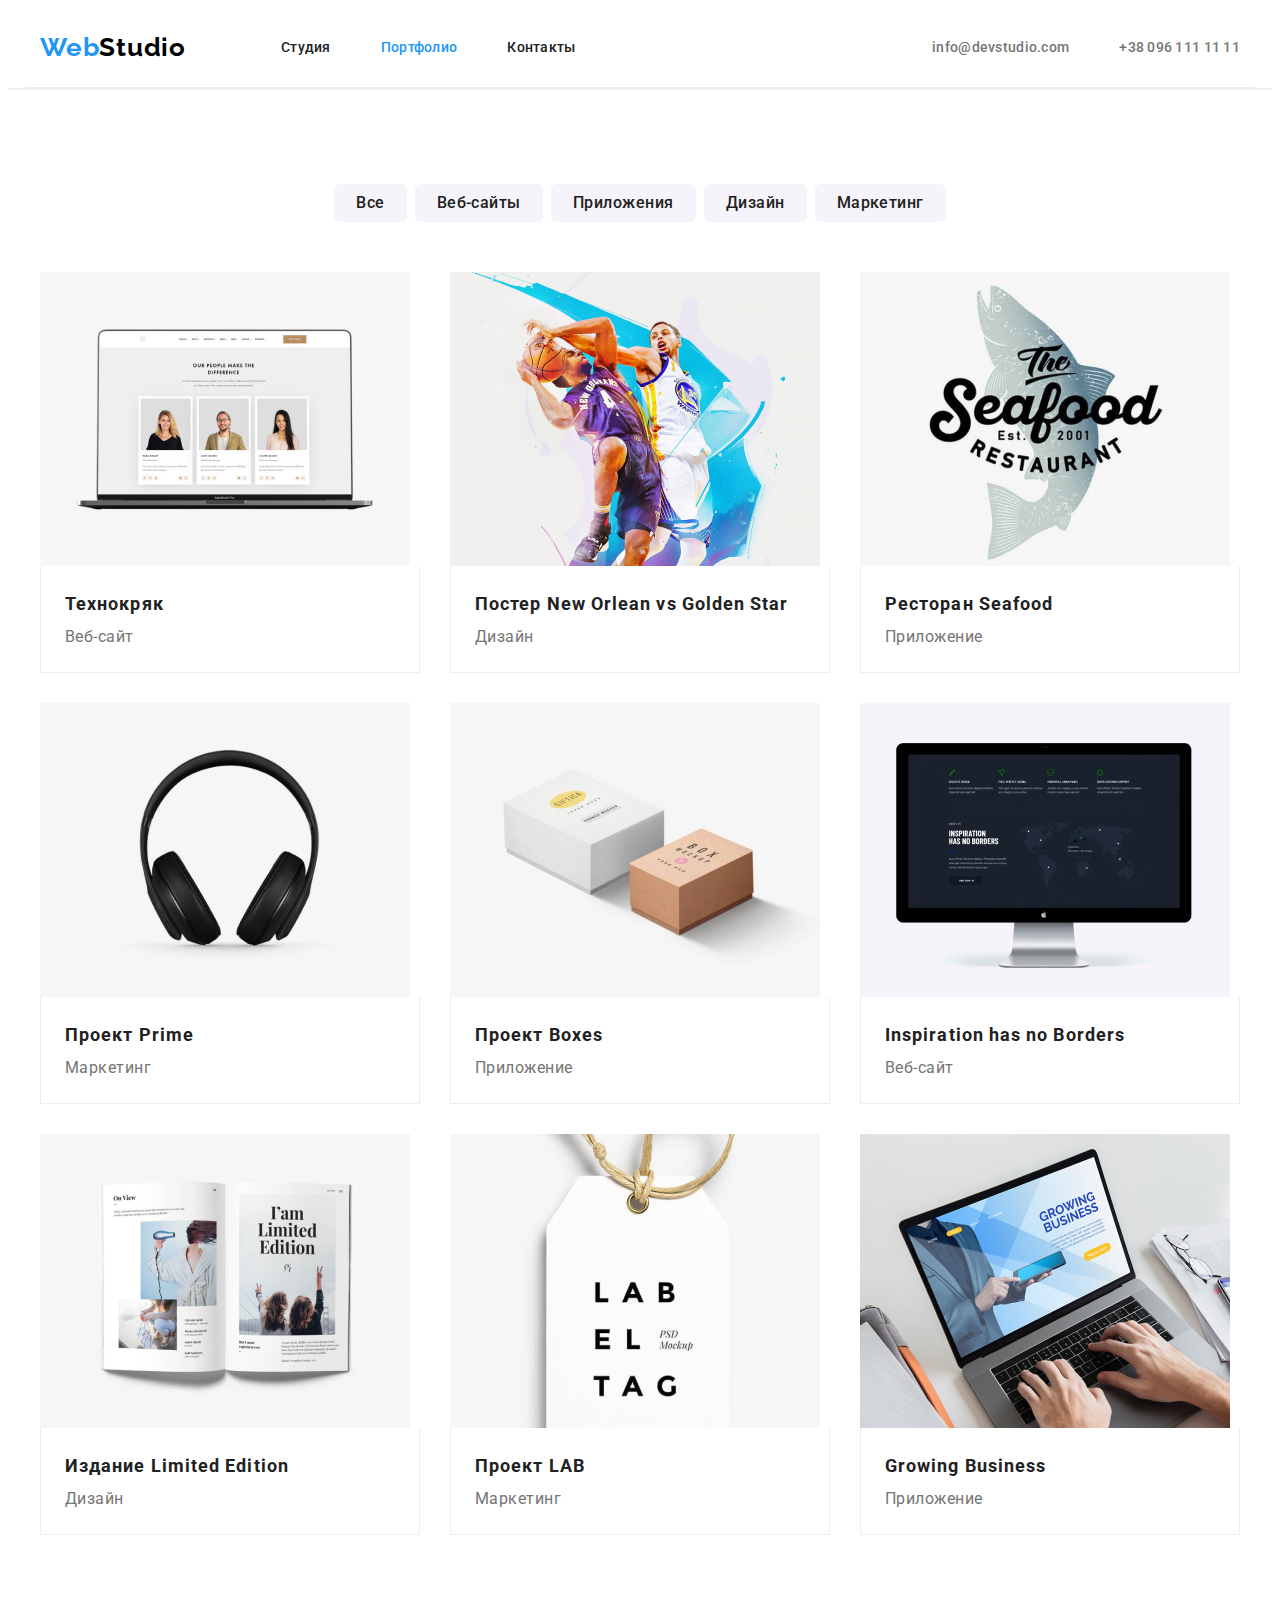
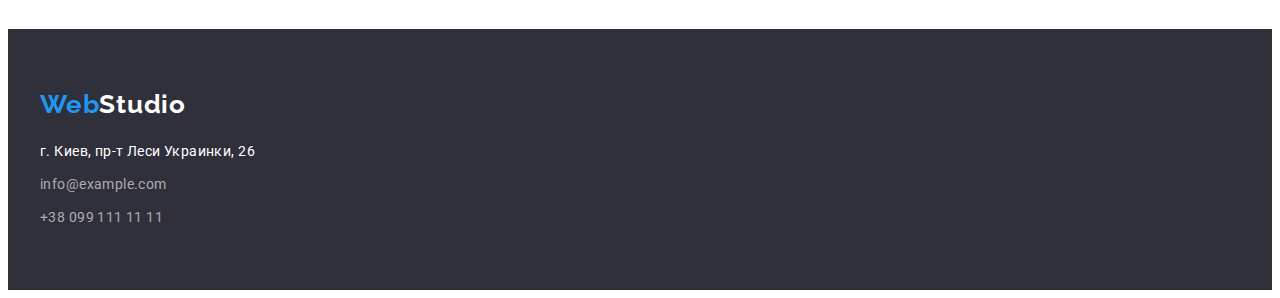
==== portfolio.html @ 14af2e65 "Копирует файлы с дз№3" ====
<!DOCTYPE html>
<html lang="ru">
<head>
    <meta charset="UTF-8">
    <meta name="viewport" content="width=device-width, initial-scale=1.0">
    <link rel="stylesheet" href="https://cdnjs.cloudflare.com/ajax/libs/modern-normalize/1.0.0/modern-normalize.min.css" integrity="sha512-ISS7cAi1PEhQ8jnbJpJZMd29NlhNj4AWYyLOSp2CE/CsHxTCu+r+t0D2yoJudVrd0/8fTVPUVDzY5Tvli75u/g==" crossorigin="anonymous" />
    <link rel="stylesheet" href="./css/styles.css">
    <link rel="preconnect" href="https://fonts.gstatic.com">
    <link href="https://fonts.googleapis.com/css2?family=Raleway:wght@700&family=Roboto:ital,wght@0,400;0,500;0,700;1,900&display=swap" rel="stylesheet">
    <title lang="en">Portfolio</title>
</head>
<body>
    <!-- Шапка сайта -->
        <header class="header">
           <div class="header container">
            <nav class="navigation"> 
                <a href="./index.html" aria-label="логотип сайта" class="logo-link"><span lang="en" class="logo-text">Web</span><span lang="en" class="">Studio</span></a>
                <ul class="nav-list">
                    <li class="nav-list-item"><a href="./index.html" class="nav-link"><span>Студия</span></a></li>
                    <li class="nav-list-item"><a href="./portfolio.html" class="nav-link"><span class="current">Портфолио</span></a></li>
                    <li class="nav-list-item"><a href="" class="nav-link"><span>Контакты</span></a></li>
                 </ul>                            
        </nav>
        <ul class="nav-list adress">  
            <li class="nav-list-item"><a href="mailto:info@devstudio.com" lang="en" class="nav-tel"><span>info@devstudio.com</span></a></li>
            <li class="nav-list-item"><a href="tel:+380961111111" class="nav-tel"><span class="telephone">+38 096 111 11 11</span></a></li>
        </ul>
           </div>
        </header>  
    <!-- Главная секция -->
   <main>
    <section class="portfolio">
        <div class="portfolio container">
            
        <ul class="buttons-list">
            <li class="buttons-list-item"><button type="button" class="list-button">Все</button></li>
            <li class="buttons-list-item"><button type="button" class="list-button">Веб-сайты</button></li>
            <li class="buttons-list-item"><button type="button" class="list-button">Приложения</button></li>
            <li class="buttons-list-item"><button type="button" class="list-button">Дизайн</button></li>
            <li class="buttons-list-item"><button type="button" class="list-button">Маркетинг</button></li>
        </ul>
        <ul class="portfolio-cardlist">
            <li class="portfolio-card">
                <a href=""><img src="./images/portfoliocards/portfoliocard1.jpg" alt="Пример работы" width="370"> 
                   <div class="portfolio-card-text">
                    <h3 class="portfolio-card-title">
                        Технокряк
                    </h3>
                    <p class="portfolio-card-category">Веб-сайт</p>
                   </div>
                </a>
        </li>
            <li class="portfolio-card">
                <a href=""><img src="./images/portfoliocards/portfoliocard2.jpg" alt="Пример работы" width="370"> 
                   <div class="portfolio-card-text">
                    <h3 class="portfolio-card-title">
                        Постер <span lang="en">New Orlean vs Golden Star</span> 
                    </h3>
                    <p class="portfolio-card-category">Дизайн</p>
                   </div>
                </a>
        </li>
            <li class="portfolio-card">
               <a href="">
                <img src="./images/portfoliocards/portfoliocard3.jpg" alt="Пример работы" width="370"> 
                <div class="portfolio-card-text">
                    <h3 class="portfolio-card-title">
                        Ресторан <span lang="en">Seafood</span>
                    </h3>
                    <p class="portfolio-card-category">Приложение</p>
                </div>
               </a>
        </li>
            <li class="portfolio-card">
               <a href="">
                <img src="./images/portfoliocards/portfoliocard4.jpg" alt="Пример работы" width="370"> 
               <div class="portfolio-card-text">
                <h3 class="portfolio-card-title">
                    Проект <span lang="en">Prime</span>
                </h3>
                <p class="portfolio-card-category">Маркетинг</p>
               </div>
               </a>
        </li>
            <li class="portfolio-card">
               <a href="">
                <img src="./images/portfoliocards/portfoliocard5.jpg" alt="Пример работы" width="370"> 
               <div class="portfolio-card-text">
                <h3 class="portfolio-card-title">
                    Проект <span lang="en">Boxes</span>
                </h3>
                <p class="portfolio-card-category">Приложение</p>
               </div>
               </a>
        </li>
            <li class="portfolio-card">
               <a href="">
                <img src="./images/portfoliocards/portfoliocard6.jpg" alt="Пример работы" width="370"> 
               <div class="portfolio-card-text">
                <h3 class="portfolio-card-title">
                    <span lang="en">Inspiration has no Borders</span>
                </h3>
                <p class="portfolio-card-category">Веб-сайт</p>
               </div>
               </a>
        </li>
            <li class="portfolio-card">
                <a href="">
                    <img src="./images/portfoliocards/portfoliocard7.jpg" alt="Пример работы" width="370"> 
           <div class="portfolio-card-text">
            <h3 class="portfolio-card-title">
                Издание <span lang="en">Limited Edition</span>
            </h3>
            <p class="portfolio-card-category">Дизайн</p>
           </div>
                </a>
        </li>
            <li class="portfolio-card">
                <a href="">
                    <img src="./images/portfoliocards/portfoliocard8.jpg" alt="Пример работы" width="370"> 
            <div class="portfolio-card-text">
                <h3 class="portfolio-card-title">
                    Проект <span lang="en">LAB</span>
                </h3>
                <p class="portfolio-card-category">Маркетинг</p>
            </div>
                </a>
        </li>
            <li class="portfolio-card">
               <a href="">
                <img src="./images/portfoliocards/portfoliocard9.jpg" alt="Пример работы" width="370"> 
                <div class="portfolio-card-text">
                    <h3 class="portfolio-card-title">
                        <span lang="en">Growing Business</span>
                    </h3>
                    <p class="portfolio-card-category">Приложение</p>
                </div>
               </a>
        </li>
        </ul>
        </div>
    </section>
   </main>
    <footer class="footer">
<div class="footer, container">
    <a href="./" aria-label="логотип сайта" class="logo-link"><span lang="en" class="logo-text">Web</span><span lang="en" class="text-dark-theme">Studio</span></a>
         <address>
<ul class="contacts-list">
    <li class="contacts-list-item"><a class="adress-link" href="https://goo.gl/maps/L1ehJg4MQSeb4s4E7" target="_blank" rel="noreferrer noopener">г. Киев, пр-т Леси Украинки, 26</a></li>
    <li class="contacts-list-item"><a class="mail-link" href="mailto:info@example.com">info@example.com</a></li>
    <li class="contacts-list-item"><a class="tel-link" href="tel:+380991111111">+38 099 111 11 11</a></li>
</ul>
</address>
</div>
    </footer>
</body>
</html>
---- css/styles.css ----
/*============================PROPETIES FOR ALL PAGES================*/

:root {
    --accent-color: #2196F3;
}
body{
    text-decoration-color: black;
}
h1,
h2,
h3,
h4,
h5,
h6{
    margin: 0;
}
p{margin: 0;}
a{text-decoration: none; color: black;}
ul,
ol{margin: 0;
    padding: 0;
    list-style: none;}
img{display: block;}

/*================================HEADER SECTION==================*/
.adress{margin-left: auto;}
.logo-link{
font-family: Raleway;
font-weight: bold;
font-size: 26px;
line-height: 1.192;
letter-spacing: 0.03em;
margin-right: 95px;
}
.container{
    max-width: 1200px;
    margin: 0 auto;
    padding-right: 15px;
    padding-left: 15px;
}

.header,
.navigation,
.nav-list
{display: flex;
align-items: center;
flex-basis: 1200px;}
.nav-list-item:not(:last-child){margin-right: 50px}
.header{height: 80px;
border-bottom: 2px solid #ECECEC;}
.nav-list.adress{
    flex-basis: content;
justify-content: flex-end;
}
.telephone{
    display: block;
    width: max-content;
    height: max-content;
}
.current,
.logo-text,
.nav-link:focus, 
.nav-link:hover,
.nav-tel:focus,
.nav-tel:hover
{
    color: var(--accent-color);
}

.nav-link {
font-family: Roboto;
font-weight: 500;
font-size: 14px;
line-height: 1.143;
letter-spacing: 0.02em;
color: #212121;
}

.nav-tel{
font-family: Roboto;
font-weight: 500;
font-size: 14px;
line-height: 1.143x;
letter-spacing: 0.02em;
color: #757575;
}
/*================================HEADER SECTION END==================*/


/*=============MAIN SECTION========*/
.hero{
    background-color: #2F303A;
    display: flex;
    flex-direction: column;
    padding-top: 200px;
    padding-bottom: 200px;
    align-content: center;
    align-items: center;
    max-height: 600px; 
    max-width: 1600px;
    margin: 0 auto;
}

.hero-title {
font-family: Roboto;
font-weight: 900;
font-size: 44px;
line-height: 1.364;
text-align: center;
letter-spacing: 0.06em;
text-transform: uppercase;
color: #FFFFFF;
max-width: 696px;
margin-bottom: 30px;  
}

.hero-button{
background-color: var(--accent-color) ;
font-family: Roboto;
font-style: normal;
font-weight: bold;
font-size: 16px;
line-height: 1.875;
align-items: center;
text-align: center;
letter-spacing: 0.06em;
color: #FFFFFF;
border: none;
border-radius: 6px;
padding-top: 10px;
padding-bottom: 10px;
padding-left: 32px;
padding-right: 32px;
min-width: 200px;
cursor: pointer;
}
/*=============END MAIN SECTION========*/

/*=============ADVANTEGES SECTION========*/
.advanteges.container{
    margin-top: 94px;
}
.advanteges-list{
    display: flex;
}
.advanteges.section-title{display: none;
}
.advanteges-list-item:not(:last-child){margin-right: 30px}
.advanteges-title{
font-family: Roboto;
font-weight: bold;
font-size: 14px;
line-height: 1.143;
letter-spacing: 0.03em;
text-transform: uppercase;
color: #212121;
margin-bottom: 10px;
}

.advanteges-text {
font-family: Roboto;
font-size: 14px;
line-height: 1.714;
letter-spacing: 0.03em;
color: #757575;
}
/*=============END ADVANTEGES SECTION========*/


/*=============WHATWEDO SECTION========*/
.whatwedo.container{
    margin-top: 94px;
    padding-bottom: 94px;
}
.section-title {
font-family: Roboto;
font-weight: bold;
font-size: 36px;
line-height: 1.667;
text-align: center;
letter-spacing: 0.03em;
color: #212121;
margin-bottom: 50px;
}
.whatwedo-list{
    display: flex;
    align-items: center;
    justify-content: center;
}
.whatwedo-list-item:not(:last-child){margin-right: 30px}
/*============= END WHATWEDO SECTION========*/

/*=============OURTEAM SECTION========*/
.ourteam-section
    {
background-color: #F5F4FA;
    padding-top: 94px;
    padding-bottom: 94px;
        };
.ourteam .container{
    display: flex; 
}
.ourteam-list{
    display: flex;
    align-items: center;
    justify-content: center;
}
.ourteam-list-item{
    display: block;
    background-color: #FFFFFF;
    border-bottom-left-radius: 6px;
    border-bottom-right-radius: 6px;
padding-bottom: 30px;}
     
.ourteam-list-item:not(:last-child){margin-right: 30px}

.ourteam-member-name{
font-family: Roboto;
font-weight: 500;
font-size: 16px;
line-height: 1.188;
text-align: center;
letter-spacing: 0.03em;
color: #212121;
margin-top: 30px;
margin-bottom: 10px;}

.ourteam-member-position {
font-family: Roboto;
font-weight: normal;
font-size: 16px;
line-height: 1.188;
text-align: center;
letter-spacing: 0.03em;
color: #757575;
}
/*============= END OURTEAM SECTION========*/

/*=============FOOTER========*/
.footer{
    background-color: #2F303A;
    padding-top: 60px;
    padding-bottom: 60px;
}
.footer.container{
    max-height: 252px;
}
.footer .contacts-list{
    margin-top: 20px;
   }

.contacts-list-item:not(:last-child){margin-bottom: 9px;}


.text-dark-theme{
    color: #FFFFFF;
}

.adress-link {
font-family: Roboto;
font-weight: normal;
font-style: normal;
font-size: 14px;
line-height: 1.714;
letter-spacing: 0.03em;
color: #FFFFFF;
}

.mail-link{
font-family: Roboto;
font-weight: normal;
font-style: normal;
font-size: 14px;
line-height: 1.714;
letter-spacing: 0.03em;
color: rgba(255, 255, 255, 0.6);
}

.tel-link{
font-family: Roboto;
font-weight: normal;
font-style: normal;
font-size: 14px;
line-height: 1.714;
letter-spacing: 0.03em;
color: rgba(255, 255, 255, 0.6);
}

/*============= END FOOTER========*/

/*=======================================PORTFOLIO==========================*/
.portfolio.container{
    margin-top: 94px;
    margin-bottom: 94px
}
.buttons-list{
    display: flex; 
    align-items: center;
    justify-content: center;
    margin-bottom: 50px;
    
}
.buttons-list-item:not(:last-child){margin-right: 8px}
.portfolio-cardlist{
    display: flex;
    flex-wrap: wrap;
    margin-left: -30px;
    margin-top: -30px;
}
.portfolio-card{
    margin-left: 30px;
    margin-top: 30px;
    flex-basis: calc(100% / 3 - 30px);
}
.portfolio-card-text{
    display: block;
    padding-top: 20px;
    padding-bottom: 20px;
    padding-right: 24px;
    padding-left: 24px;
    border-left: 1px solid #EEEEEE;
    border-right: 1px solid #EEEEEE;
    border-bottom: 1px solid #EEEEEE;
}

.list-button{  
background: #F5F4FA;
font-family: Roboto;
font-style: normal;
font-weight: 500;
font-size: 16px;
line-height: 1.625;
text-align: center;
letter-spacing: 0.03em;
color: #212121;
border: none;
padding-left: 22px;
padding-right: 22px;
padding-top: 6px;
padding-bottom: 6px;
border-radius: 6px;
}
.list-button:hover,
.list-button:focus
{
    background:var(--accent-color);
    color: white;
    cursor: pointer;
}

.portfolio-card-title {
font-family: Roboto;
font-style: normal;
font-weight: bold;
font-size: 18px;
line-height: 2;
letter-spacing: 0.06em;
color: #212121;
}

.portfolio-card-category{
font-family: Roboto;
font-style: normal;
font-weight: normal;
font-size: 16px;
line-height: 1.875;
letter-spacing: 0.03em;
color: #757575;

}
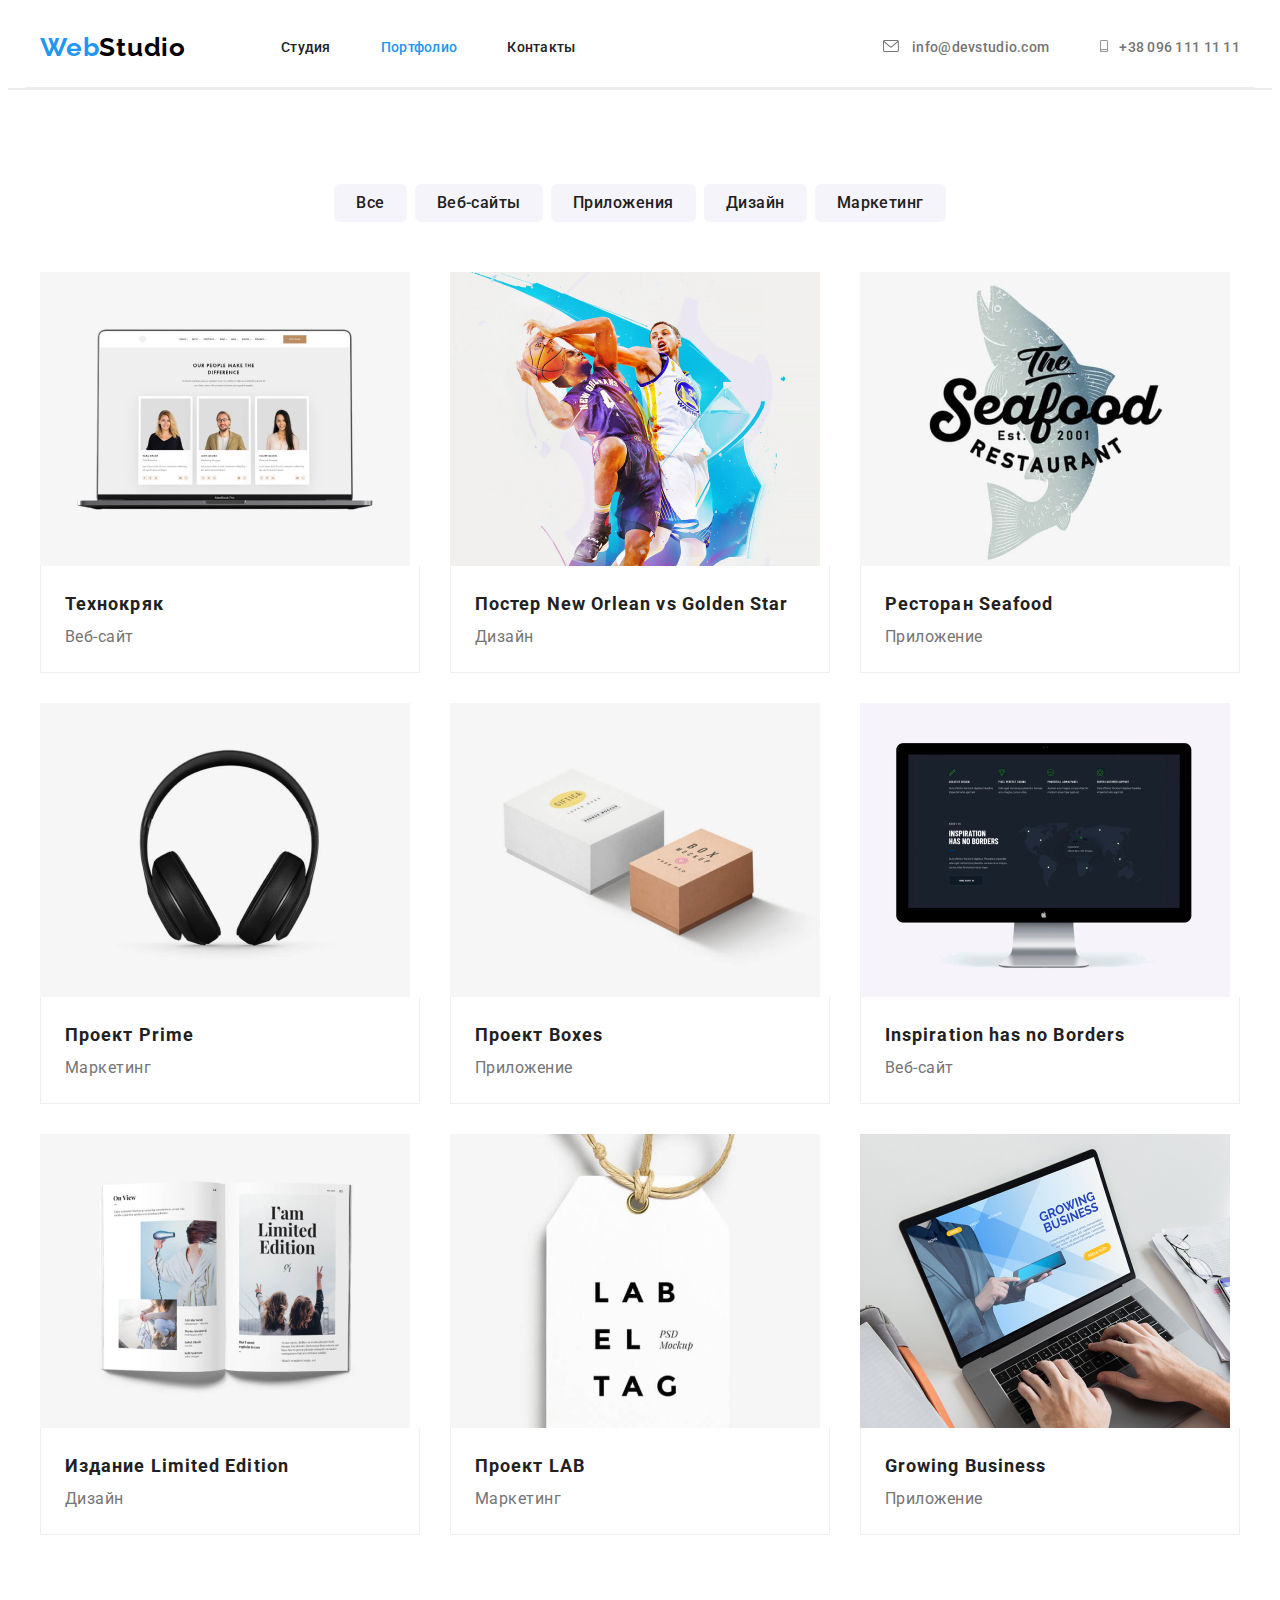
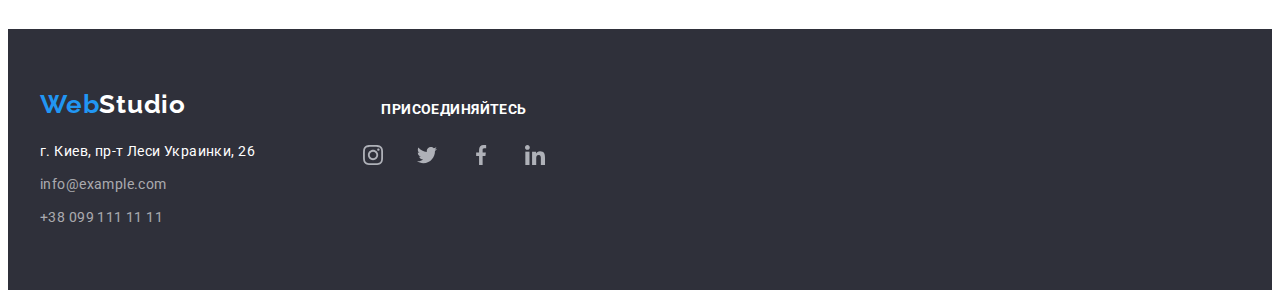
==== commit 9acc75b9: "Добавляет все иконки и изображения" ====
--- a/portfolio.html
+++ b/portfolio.html
@@ -22,8 +22,11 @@
                  </ul>                            
         </nav>
         <ul class="nav-list adress">  
-            <li class="nav-list-item"><a href="mailto:info@devstudio.com" lang="en" class="nav-tel"><span>info@devstudio.com</span></a></li>
-            <li class="nav-list-item"><a href="tel:+380961111111" class="nav-tel"><span class="telephone">+38 096 111 11 11</span></a></li>
+            <li class="nav-list-item"><a href="mailto:info@devstudio.com" lang="en" class="nav-tel"><svg class="nav-list-icon" width="16" height="12"><use href="./images/sprite.svg#icon-envelope">
+                </use></svg>
+                <span>info@devstudio.com</span></a></li>
+            <li class="nav-list-item"><a href="tel:+380961111111" class="nav-tel"><svg class="nav-list-icon" width="10" height="12"><use href="./images/sprite.svg#icon-smartphone">
+            </use></svg><span class="telephone">+38 096 111 11 11</span></a></li>
         </ul>
            </div>
         </header>  
@@ -142,15 +145,52 @@
     </section>
    </main>
     <footer class="footer">
-<div class="footer, container">
-    <a href="./" aria-label="логотип сайта" class="logo-link"><span lang="en" class="logo-text">Web</span><span lang="en" class="text-dark-theme">Studio</span></a>
-         <address>
-<ul class="contacts-list">
-    <li class="contacts-list-item"><a class="adress-link" href="https://goo.gl/maps/L1ehJg4MQSeb4s4E7" target="_blank" rel="noreferrer noopener">г. Киев, пр-т Леси Украинки, 26</a></li>
-    <li class="contacts-list-item"><a class="mail-link" href="mailto:info@example.com">info@example.com</a></li>
-    <li class="contacts-list-item"><a class="tel-link" href="tel:+380991111111">+38 099 111 11 11</a></li>
-</ul>
-</address>
+<div class="container">
+   <div class="footer-adress">
+        <a href="./" aria-label="логотип сайта" class="logo-link"><span lang="en" class="logo-text">Web</span><span lang="en"
+                class="text-dark-theme">Studio</span></a>
+        <address>
+            <ul class="contacts-list">
+                <li class="contacts-list-item"><a class="adress-link" href="https://goo.gl/maps/L1ehJg4MQSeb4s4E7"
+                        target="_blank" rel="noreferrer noopener">г. Киев, пр-т Леси Украинки, 26</a></li>
+                <li class="contacts-list-item"><a class="mail-link" href="mailto:info@example.com">info@example.com</a></li>
+                <li class="contacts-list-item"><a class="tel-link" href="tel:+380991111111">+38 099 111 11 11</a></li>
+            </ul>
+        </address>
+   </div>
+<div class="join-block">
+    <h3 class="join-title">Присоединяйтесь</h3>
+    <ul class="ourteam-member-social-links-list">
+        <li class="social-list-item">
+            <a class="social-link" href="">
+                <svg class="social-link-icon">
+                    <use href="./images/sprite.svg#icon-instagram"></use>
+                </svg>
+            </a>
+        </li>
+        <li class="social-list-item">
+            <a class="social-link" href="">
+                <svg class="social-link-icon">
+                    <use href="./images/sprite.svg#icon-twitter"></use>
+                </svg>
+            </a>
+        </li>
+        <li class="social-list-item">
+            <a class="social-link" href="">
+                <svg class="social-link-icon">
+                    <use href="./images/sprite.svg#icon-facebook"></use>
+                </svg>
+            </a>
+        </li>
+        <li class="social-list-item">
+            <a class="social-link" href="">
+                <svg class="social-link-icon">
+                    <use href="./images/sprite.svg#icon-linkedin"></use>
+                </svg>
+            </a>
+        </li>
+    </ul>
+</div>
 </div>
     </footer>
 </body>
--- a/css/styles.css
+++ b/css/styles.css
@@ -1,371 +1,501 @@
 /*============================PROPETIES FOR ALL PAGES================*/
 
 :root {
-    --accent-color: #2196F3;
-}
-body{
-    text-decoration-color: black;
+  --accent-color: #2196f3;
+}
+body {
+  text-decoration-color: black;
 }
 h1,
 h2,
 h3,
 h4,
 h5,
-h6{
-    margin: 0;
-}
-p{margin: 0;}
-a{text-decoration: none; color: black;}
+h6 {
+  margin: 0;
+}
+p {
+  margin: 0;
+}
+a {
+  text-decoration: none;
+  color: black;
+}
 ul,
-ol{margin: 0;
-    padding: 0;
-    list-style: none;}
-img{display: block;}
+ol {
+  margin: 0;
+  padding: 0;
+  list-style: none;
+}
+img {
+  display: block;
+}
 
 /*================================HEADER SECTION==================*/
-.adress{margin-left: auto;}
-.logo-link{
-font-family: Raleway;
-font-weight: bold;
-font-size: 26px;
-line-height: 1.192;
-letter-spacing: 0.03em;
-margin-right: 95px;
-}
-.container{
-    max-width: 1200px;
-    margin: 0 auto;
-    padding-right: 15px;
-    padding-left: 15px;
+.adress {
+  margin-left: auto;
+}
+.logo-link {
+  font-family: Raleway;
+  font-weight: bold;
+  font-size: 26px;
+  line-height: 1.192;
+  letter-spacing: 0.03em;
+  margin-right: 95px;
+}
+.container {
+  max-width: 1200px;
+  margin: 0 auto;
+  padding-right: 15px;
+  padding-left: 15px;
 }
 
 .header,
 .navigation,
-.nav-list
-{display: flex;
-align-items: center;
-flex-basis: 1200px;}
-.nav-list-item:not(:last-child){margin-right: 50px}
-.header{height: 80px;
-border-bottom: 2px solid #ECECEC;}
-.nav-list.adress{
-    flex-basis: content;
-justify-content: flex-end;
-}
-.telephone{
-    display: block;
-    width: max-content;
-    height: max-content;
+.nav-list {
+  display: flex;
+  align-items: center;
+  flex-basis: 1200px;
+}
+.nav-list-item:not(:last-child) {
+  margin-right: 50px;
+}
+.header {
+  height: 80px;
+  border-bottom: 2px solid #ececec;
+}
+.nav-list.adress {
+  flex-basis: content;
+  justify-content: flex-end;
+}
+.nav-list-item .nav-tel
+/*.telephone*/ {
+  display: block;
+  width: max-content;
+  height: max-content;
 }
 .current,
 .logo-text,
-.nav-link:focus, 
+.nav-link:focus,
 .nav-link:hover,
 .nav-tel:focus,
-.nav-tel:hover
-{
-    color: var(--accent-color);
+.nav-tel:hover {
+  color: var(--accent-color);
+}
+.nav-list-icon {
+  fill: #757575;
+  margin-right: 10px;
+}
+.nav-tel:focus .nav-list-icon,
+.nav-tel:hover .nav-list-icon {
+  fill: var(--accent-color);
 }
 
 .nav-link {
-font-family: Roboto;
-font-weight: 500;
-font-size: 14px;
-line-height: 1.143;
-letter-spacing: 0.02em;
-color: #212121;
-}
-
-.nav-tel{
-font-family: Roboto;
-font-weight: 500;
-font-size: 14px;
-line-height: 1.143x;
-letter-spacing: 0.02em;
-color: #757575;
+  font-family: Roboto;
+  font-weight: 500;
+  font-size: 14px;
+  line-height: 1.143;
+  letter-spacing: 0.02em;
+  color: #212121;
+}
+
+.nav-tel {
+  font-family: Roboto;
+  font-weight: 500;
+  font-size: 14px;
+  line-height: 1.143x;
+  letter-spacing: 0.02em;
+  color: #757575;
 }
 /*================================HEADER SECTION END==================*/
 
-
-/*=============MAIN SECTION========*/
-.hero{
-    background-color: #2F303A;
-    display: flex;
-    flex-direction: column;
-    padding-top: 200px;
-    padding-bottom: 200px;
-    align-content: center;
-    align-items: center;
-    max-height: 600px; 
-    max-width: 1600px;
-    margin: 0 auto;
+/*=============HERO SECTION========*/
+.hero {
+  background-color: #2f303a;
+  display: flex;
+  flex-direction: column;
+  padding-top: 200px;
+  padding-bottom: 200px;
+  align-content: center;
+  align-items: center;
+  max-height: 600px;
+  max-width: 1600px;
+  margin: 0 auto;
+  background-image: linear-gradient(
+      rgba(47, 48, 58, 0.4),
+      rgba(47, 48, 58, 0.4)
+    ),
+    url(../images/herobg.jpg);
+  background-repeat: no-repeat;
+  background-size: cover;
 }
 
 .hero-title {
-font-family: Roboto;
-font-weight: 900;
-font-size: 44px;
-line-height: 1.364;
-text-align: center;
-letter-spacing: 0.06em;
-text-transform: uppercase;
-color: #FFFFFF;
-max-width: 696px;
-margin-bottom: 30px;  
-}
-
-.hero-button{
-background-color: var(--accent-color) ;
-font-family: Roboto;
-font-style: normal;
-font-weight: bold;
-font-size: 16px;
-line-height: 1.875;
-align-items: center;
-text-align: center;
-letter-spacing: 0.06em;
-color: #FFFFFF;
-border: none;
-border-radius: 6px;
-padding-top: 10px;
-padding-bottom: 10px;
-padding-left: 32px;
-padding-right: 32px;
-min-width: 200px;
-cursor: pointer;
-}
-/*=============END MAIN SECTION========*/
+  font-family: Roboto;
+  font-weight: 900;
+  font-size: 44px;
+  line-height: 1.364;
+  text-align: center;
+  letter-spacing: 0.06em;
+  text-transform: uppercase;
+  color: #ffffff;
+  max-width: 696px;
+  margin-bottom: 30px;
+}
+
+.hero-button {
+  background-color: var(--accent-color);
+  font-family: Roboto;
+  font-style: normal;
+  font-weight: bold;
+  font-size: 16px;
+  line-height: 1.875;
+  align-items: center;
+  text-align: center;
+  letter-spacing: 0.06em;
+  color: #ffffff;
+  border: none;
+  border-radius: 6px;
+  padding-top: 10px;
+  padding-bottom: 10px;
+  padding-left: 32px;
+  padding-right: 32px;
+  min-width: 200px;
+  cursor: pointer;
+}
+/*=============END HERO SECTION========*/
 
 /*=============ADVANTEGES SECTION========*/
-.advanteges.container{
-    margin-top: 94px;
-}
-.advanteges-list{
-    display: flex;
-}
-.advanteges.section-title{display: none;
-}
-.advanteges-list-item:not(:last-child){margin-right: 30px}
-.advanteges-title{
-font-family: Roboto;
-font-weight: bold;
-font-size: 14px;
-line-height: 1.143;
-letter-spacing: 0.03em;
-text-transform: uppercase;
-color: #212121;
-margin-bottom: 10px;
+.advanteges.container {
+  margin-top: 94px;
+}
+.advanteges-list {
+  display: flex;
+}
+.advanteges-list-item-pic {
+  display: flex;
+  align-items: center;
+  justify-content: center;
+  width: 270px;
+  height: 120px;
+  background-color: #f5f4fa;
+  margin-bottom: 30px;
+  border-radius: 4px;
+}
+.advanteges-list-item:not(:last-child) {
+  margin-right: 30px;
+}
+.advanteges-title {
+  font-family: Roboto;
+  font-weight: bold;
+  font-size: 14px;
+  line-height: 1.143;
+  letter-spacing: 0.03em;
+  text-transform: uppercase;
+  color: #212121;
+  margin-bottom: 10px;
 }
 
 .advanteges-text {
-font-family: Roboto;
-font-size: 14px;
-line-height: 1.714;
-letter-spacing: 0.03em;
-color: #757575;
+  font-family: Roboto;
+  font-size: 14px;
+  line-height: 1.714;
+  letter-spacing: 0.03em;
+  color: #757575;
 }
 /*=============END ADVANTEGES SECTION========*/
 
-
 /*=============WHATWEDO SECTION========*/
-.whatwedo.container{
-    margin-top: 94px;
-    padding-bottom: 94px;
+.whatwedo.container {
+  margin-top: 94px;
+  padding-bottom: 94px;
 }
 .section-title {
-font-family: Roboto;
-font-weight: bold;
-font-size: 36px;
-line-height: 1.667;
-text-align: center;
-letter-spacing: 0.03em;
-color: #212121;
-margin-bottom: 50px;
-}
-.whatwedo-list{
-    display: flex;
-    align-items: center;
-    justify-content: center;
-}
-.whatwedo-list-item:not(:last-child){margin-right: 30px}
+  font-family: Roboto;
+  font-weight: bold;
+  font-size: 36px;
+  line-height: 1.667;
+  text-align: center;
+  letter-spacing: 0.03em;
+  color: #212121;
+  margin-bottom: 50px;
+}
+.whatwedo-list {
+  display: flex;
+  align-items: center;
+  justify-content: center;
+}
+.whatwedo-list-item:not(:last-child) {
+  margin-right: 30px;
+}
 /*============= END WHATWEDO SECTION========*/
 
 /*=============OURTEAM SECTION========*/
-.ourteam-section
-    {
-background-color: #F5F4FA;
-    padding-top: 94px;
-    padding-bottom: 94px;
-        };
-.ourteam .container{
-    display: flex; 
-}
-.ourteam-list{
-    display: flex;
-    align-items: center;
-    justify-content: center;
-}
-.ourteam-list-item{
-    display: block;
-    background-color: #FFFFFF;
-    border-bottom-left-radius: 6px;
-    border-bottom-right-radius: 6px;
-padding-bottom: 30px;}
-     
-.ourteam-list-item:not(:last-child){margin-right: 30px}
-
-.ourteam-member-name{
-font-family: Roboto;
-font-weight: 500;
-font-size: 16px;
-line-height: 1.188;
-text-align: center;
-letter-spacing: 0.03em;
-color: #212121;
-margin-top: 30px;
-margin-bottom: 10px;}
+.ourteam-section {
+  background-color: #f5f4fa;
+  padding-top: 94px;
+  padding-bottom: 94px;
+}
+.ourteam .container {
+  display: flex;
+}
+.ourteam-list {
+  display: flex;
+  align-items: center;
+  justify-content: center;
+}
+.ourteam-list-item {
+  display: block;
+  background-color: #ffffff;
+  border-bottom-left-radius: 6px;
+  border-bottom-right-radius: 6px;
+  padding-bottom: 30px;
+}
+
+.ourteam-list-item:not(:last-child) {
+  margin-right: 30px;
+}
+
+.ourteam-member-name {
+  font-family: Roboto;
+  font-weight: 500;
+  font-size: 16px;
+  line-height: 1.188;
+  text-align: center;
+  letter-spacing: 0.03em;
+  color: #212121;
+  margin-top: 30px;
+  margin-bottom: 10px;
+}
 
 .ourteam-member-position {
-font-family: Roboto;
-font-weight: normal;
-font-size: 16px;
-line-height: 1.188;
-text-align: center;
-letter-spacing: 0.03em;
-color: #757575;
-}
+  font-family: Roboto;
+  font-weight: normal;
+  font-size: 16px;
+  line-height: 1.188;
+  text-align: center;
+  letter-spacing: 0.03em;
+  color: #757575;
+}
+.ourteam-member-social-links-list {
+  display: flex;
+  justify-content: center;
+  margin-top: 16px;
+}
+.social-list-item {
+  width: max-content;
+  height: max-content;
+}
+.social-link {
+  display: flex;
+  justify-content: center;
+  align-items: center;
+  width: 44px;
+  height: 44px;
+  border-radius: 50%;
+}
+.social-link:hover,
+.social-link:focus {
+  background-color: var(--accent-color);
+}
+.social-link:hover .social-link-icon,
+.social-link:focus .social-link-icon {
+  fill: #ffffff;
+}
+.social-list-item:not(:last-child) {
+  margin-right: 10px;
+}
+.social-link-icon {
+  width: 20px;
+  height: 20px;
+  fill: #afb1b8;
+}
+
 /*============= END OURTEAM SECTION========*/
 
+/*============= PARTNERS SECTION========*/
+.partners {
+  padding-top: 94px;
+  padding-bottom: 94px;
+}
+.partners-list {
+  display: flex;
+}
+.partners-box {
+  display: flex;
+  justify-content: center;
+  align-items: center;
+  width: 170px;
+  height: 90px;
+  border: 1px solid #afb1b8;
+  border-radius: 4px;
+}
+.partners-box:hover,
+.partners-box:focus {
+  border: 1px solid #2196f3;
+}
+.partners-box:hover .partners-logo,
+.partners-box:focus .partners-logo {
+  fill: #2196f3;
+}
+.partners-list-item:not(:last-child) {
+  margin-right: 30px;
+}
+.partners-logo {
+  fill: #afb1b8;
+}
+
+/*============= PARTNERS SECTION ENDS========*/
+
 /*=============FOOTER========*/
-.footer{
-    background-color: #2F303A;
-    padding-top: 60px;
-    padding-bottom: 60px;
-}
-.footer.container{
-    max-height: 252px;
-}
-.footer .contacts-list{
-    margin-top: 20px;
-   }
-
-.contacts-list-item:not(:last-child){margin-bottom: 9px;}
-
-
-.text-dark-theme{
-    color: #FFFFFF;
+.footer {
+  background-color: #2f303a;
+  padding-top: 60px;
+  padding-bottom: 60px;
+}
+.footer .container {
+  display: flex;
+  max-height: 252px;
+}
+.footer .contacts-list {
+  margin-top: 20px;
+}
+.footer-adress {
+  width: max-content;
+  height: max-content;
+}
+.contacts-list-item:not(:last-child) {
+  margin-bottom: 9px;
+}
+
+.text-dark-theme {
+  color: #ffffff;
 }
 
 .adress-link {
-font-family: Roboto;
-font-weight: normal;
-font-style: normal;
-font-size: 14px;
-line-height: 1.714;
-letter-spacing: 0.03em;
-color: #FFFFFF;
-}
-
-.mail-link{
-font-family: Roboto;
-font-weight: normal;
-font-style: normal;
-font-size: 14px;
-line-height: 1.714;
-letter-spacing: 0.03em;
-color: rgba(255, 255, 255, 0.6);
-}
-
-.tel-link{
-font-family: Roboto;
-font-weight: normal;
-font-style: normal;
-font-size: 14px;
-line-height: 1.714;
-letter-spacing: 0.03em;
-color: rgba(255, 255, 255, 0.6);
+  font-family: Roboto;
+  font-weight: normal;
+  font-style: normal;
+  font-size: 14px;
+  line-height: 1.714;
+  letter-spacing: 0.03em;
+  color: #ffffff;
+}
+
+.mail-link {
+  font-family: Roboto;
+  font-weight: normal;
+  font-style: normal;
+  font-size: 14px;
+  line-height: 1.714;
+  letter-spacing: 0.03em;
+  color: rgba(255, 255, 255, 0.6);
+}
+
+.tel-link {
+  font-family: Roboto;
+  font-weight: normal;
+  font-style: normal;
+  font-size: 14px;
+  line-height: 1.714;
+  letter-spacing: 0.03em;
+  color: rgba(255, 255, 255, 0.6);
+}
+.join-title {
+  font-family: Roboto;
+  font-style: normal;
+  font-weight: bold;
+  text-align: center;
+  font-size: 14px;
+  line-height: 1.143;
+  letter-spacing: 0.03em;
+  text-transform: uppercase;
+  color: #ffffff;
+}
+.join-block {
+  margin-top: 12px;
+  margin-left: 70px;
 }
 
 /*============= END FOOTER========*/
 
 /*=======================================PORTFOLIO==========================*/
-.portfolio.container{
-    margin-top: 94px;
-    margin-bottom: 94px
-}
-.buttons-list{
-    display: flex; 
-    align-items: center;
-    justify-content: center;
-    margin-bottom: 50px;
-    
-}
-.buttons-list-item:not(:last-child){margin-right: 8px}
-.portfolio-cardlist{
-    display: flex;
-    flex-wrap: wrap;
-    margin-left: -30px;
-    margin-top: -30px;
-}
-.portfolio-card{
-    margin-left: 30px;
-    margin-top: 30px;
-    flex-basis: calc(100% / 3 - 30px);
-}
-.portfolio-card-text{
-    display: block;
-    padding-top: 20px;
-    padding-bottom: 20px;
-    padding-right: 24px;
-    padding-left: 24px;
-    border-left: 1px solid #EEEEEE;
-    border-right: 1px solid #EEEEEE;
-    border-bottom: 1px solid #EEEEEE;
-}
-
-.list-button{  
-background: #F5F4FA;
-font-family: Roboto;
-font-style: normal;
-font-weight: 500;
-font-size: 16px;
-line-height: 1.625;
-text-align: center;
-letter-spacing: 0.03em;
-color: #212121;
-border: none;
-padding-left: 22px;
-padding-right: 22px;
-padding-top: 6px;
-padding-bottom: 6px;
-border-radius: 6px;
+.portfolio.container {
+  margin-top: 94px;
+  margin-bottom: 94px;
+}
+.buttons-list {
+  display: flex;
+  align-items: center;
+  justify-content: center;
+  margin-bottom: 50px;
+}
+.buttons-list-item:not(:last-child) {
+  margin-right: 8px;
+}
+.portfolio-cardlist {
+  display: flex;
+  flex-wrap: wrap;
+  margin-left: -30px;
+  margin-top: -30px;
+}
+.portfolio-card {
+  margin-left: 30px;
+  margin-top: 30px;
+  flex-basis: calc(100% / 3 - 30px);
+}
+.portfolio-card-text {
+  display: block;
+  padding-top: 20px;
+  padding-bottom: 20px;
+  padding-right: 24px;
+  padding-left: 24px;
+  border-left: 1px solid #eeeeee;
+  border-right: 1px solid #eeeeee;
+  border-bottom: 1px solid #eeeeee;
+}
+
+.list-button {
+  background: #f5f4fa;
+  font-family: Roboto;
+  font-style: normal;
+  font-weight: 500;
+  font-size: 16px;
+  line-height: 1.625;
+  text-align: center;
+  letter-spacing: 0.03em;
+  color: #212121;
+  border: none;
+  padding-left: 22px;
+  padding-right: 22px;
+  padding-top: 6px;
+  padding-bottom: 6px;
+  border-radius: 6px;
 }
 .list-button:hover,
-.list-button:focus
-{
-    background:var(--accent-color);
-    color: white;
-    cursor: pointer;
+.list-button:focus {
+  background: var(--accent-color);
+  color: white;
+  cursor: pointer;
 }
 
 .portfolio-card-title {
-font-family: Roboto;
-font-style: normal;
-font-weight: bold;
-font-size: 18px;
-line-height: 2;
-letter-spacing: 0.06em;
-color: #212121;
-}
-
-.portfolio-card-category{
-font-family: Roboto;
-font-style: normal;
-font-weight: normal;
-font-size: 16px;
-line-height: 1.875;
-letter-spacing: 0.03em;
-color: #757575;
-
-}
-
+  font-family: Roboto;
+  font-style: normal;
+  font-weight: bold;
+  font-size: 18px;
+  line-height: 2;
+  letter-spacing: 0.06em;
+  color: #212121;
+}
+
+.portfolio-card-category {
+  font-family: Roboto;
+  font-style: normal;
+  font-weight: normal;
+  font-size: 16px;
+  line-height: 1.875;
+  letter-spacing: 0.03em;
+  color: #757575;
+}
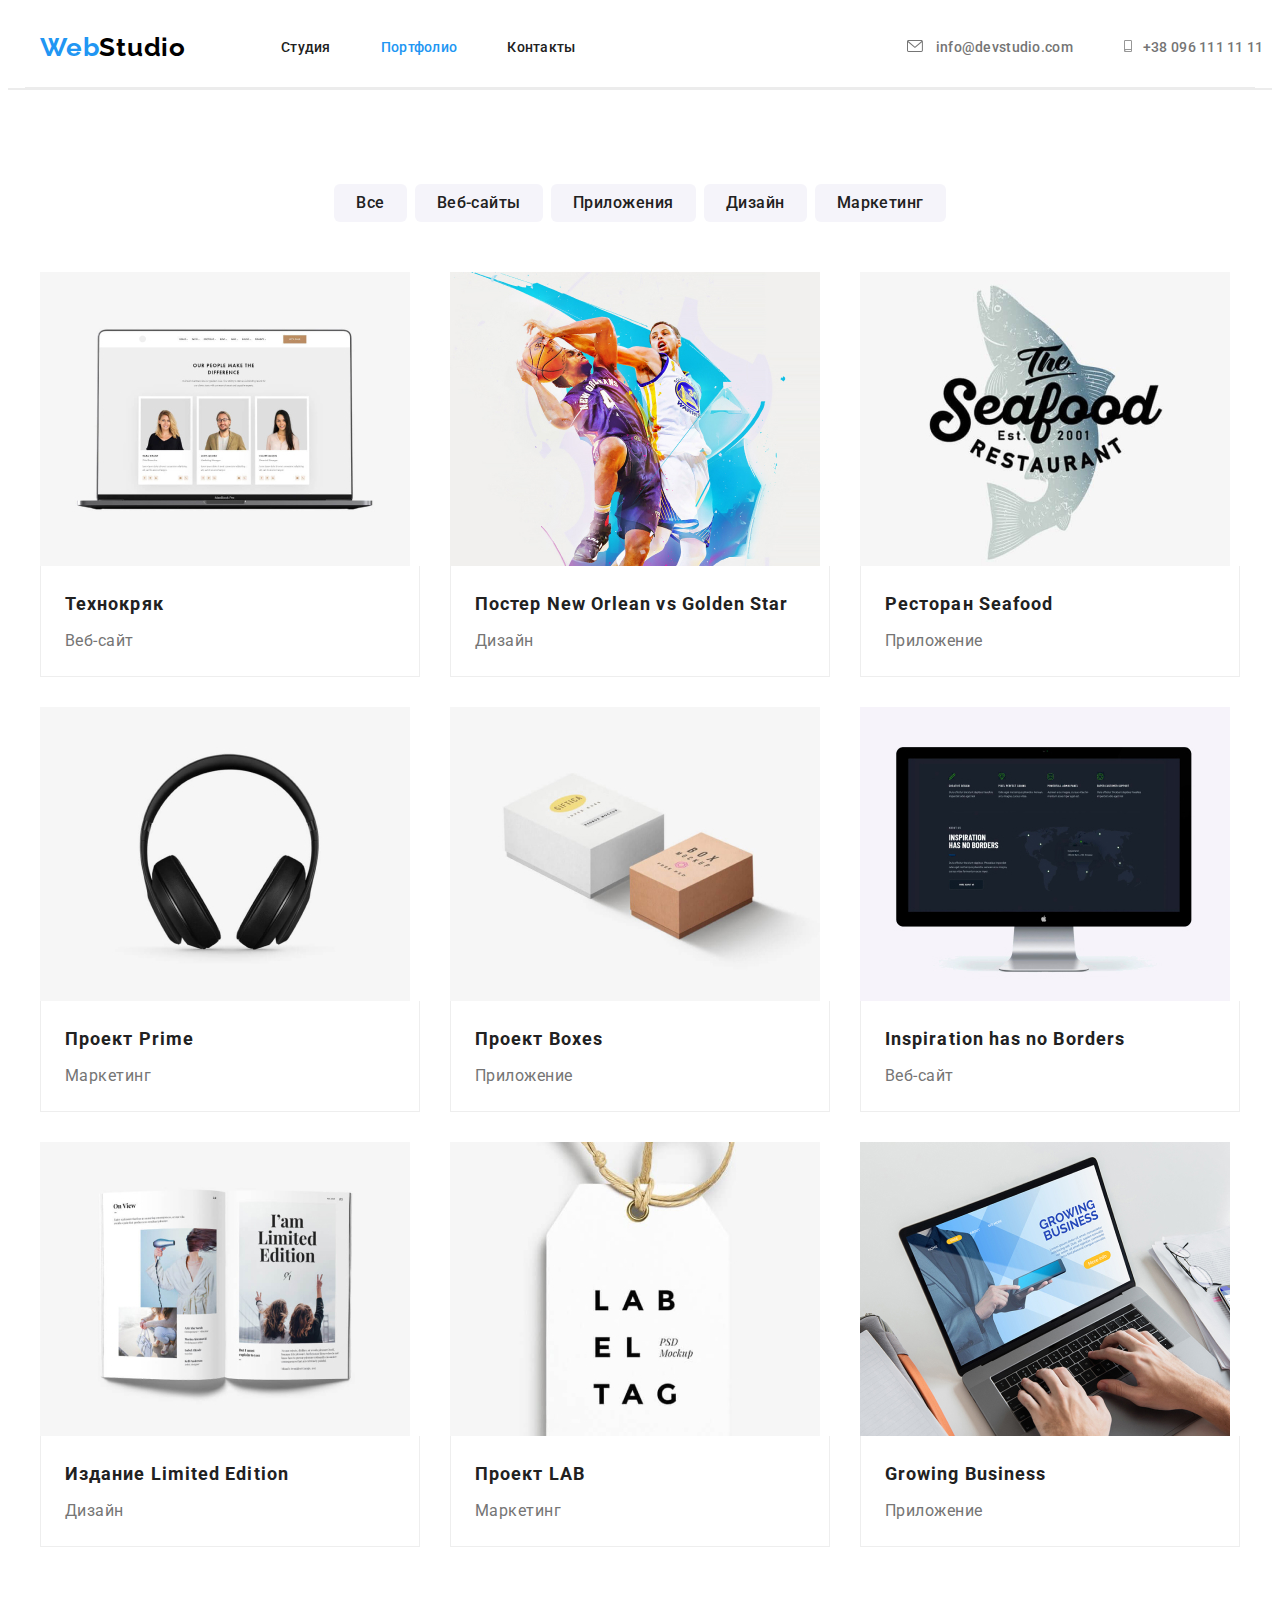
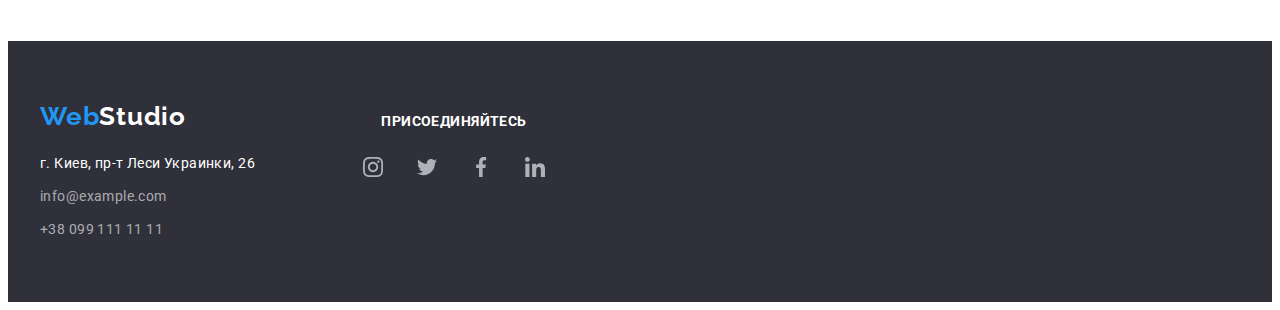
==== commit 882f3c09: "Правки по третему дз" ====
--- a/portfolio.html
+++ b/portfolio.html
@@ -149,8 +149,8 @@
    <div class="footer-adress">
         <a href="./" aria-label="логотип сайта" class="logo-link"><span lang="en" class="logo-text">Web</span><span lang="en"
                 class="text-dark-theme">Studio</span></a>
-        <address>
-            <ul class="contacts-list">
+        <address class="contacts-list">
+            <ul >
                 <li class="contacts-list-item"><a class="adress-link" href="https://goo.gl/maps/L1ehJg4MQSeb4s4E7"
                         target="_blank" rel="noreferrer noopener">г. Киев, пр-т Леси Украинки, 26</a></li>
                 <li class="contacts-list-item"><a class="mail-link" href="mailto:info@example.com">info@example.com</a></li>
--- a/css/styles.css
+++ b/css/styles.css
@@ -66,7 +66,8 @@
 }
 .nav-list.adress {
   flex-basis: content;
-  justify-content: flex-end;
+  /*justify-content: flex-end;*/
+  margin-left: 331px;
 }
 .nav-list-item .nav-tel
 /*.telephone*/ {
@@ -168,7 +169,7 @@
 
 /*=============ADVANTEGES SECTION========*/
 .advanteges.container {
-  margin-top: 94px;
+  padding-top: 94px;
 }
 .advanteges-list {
   display: flex;
@@ -208,7 +209,7 @@
 
 /*=============WHATWEDO SECTION========*/
 .whatwedo.container {
-  margin-top: 94px;
+  padding-top: 94px;
   padding-bottom: 94px;
 }
 .section-title {
@@ -422,8 +423,8 @@
 
 /*=======================================PORTFOLIO==========================*/
 .portfolio.container {
-  margin-top: 94px;
-  margin-bottom: 94px;
+  padding-top: 94px;
+  padding-bottom: 94px;
 }
 .buttons-list {
   display: flex;
@@ -488,6 +489,7 @@
   line-height: 2;
   letter-spacing: 0.06em;
   color: #212121;
+  margin-bottom: 4px;
 }
 
 .portfolio-card-category {
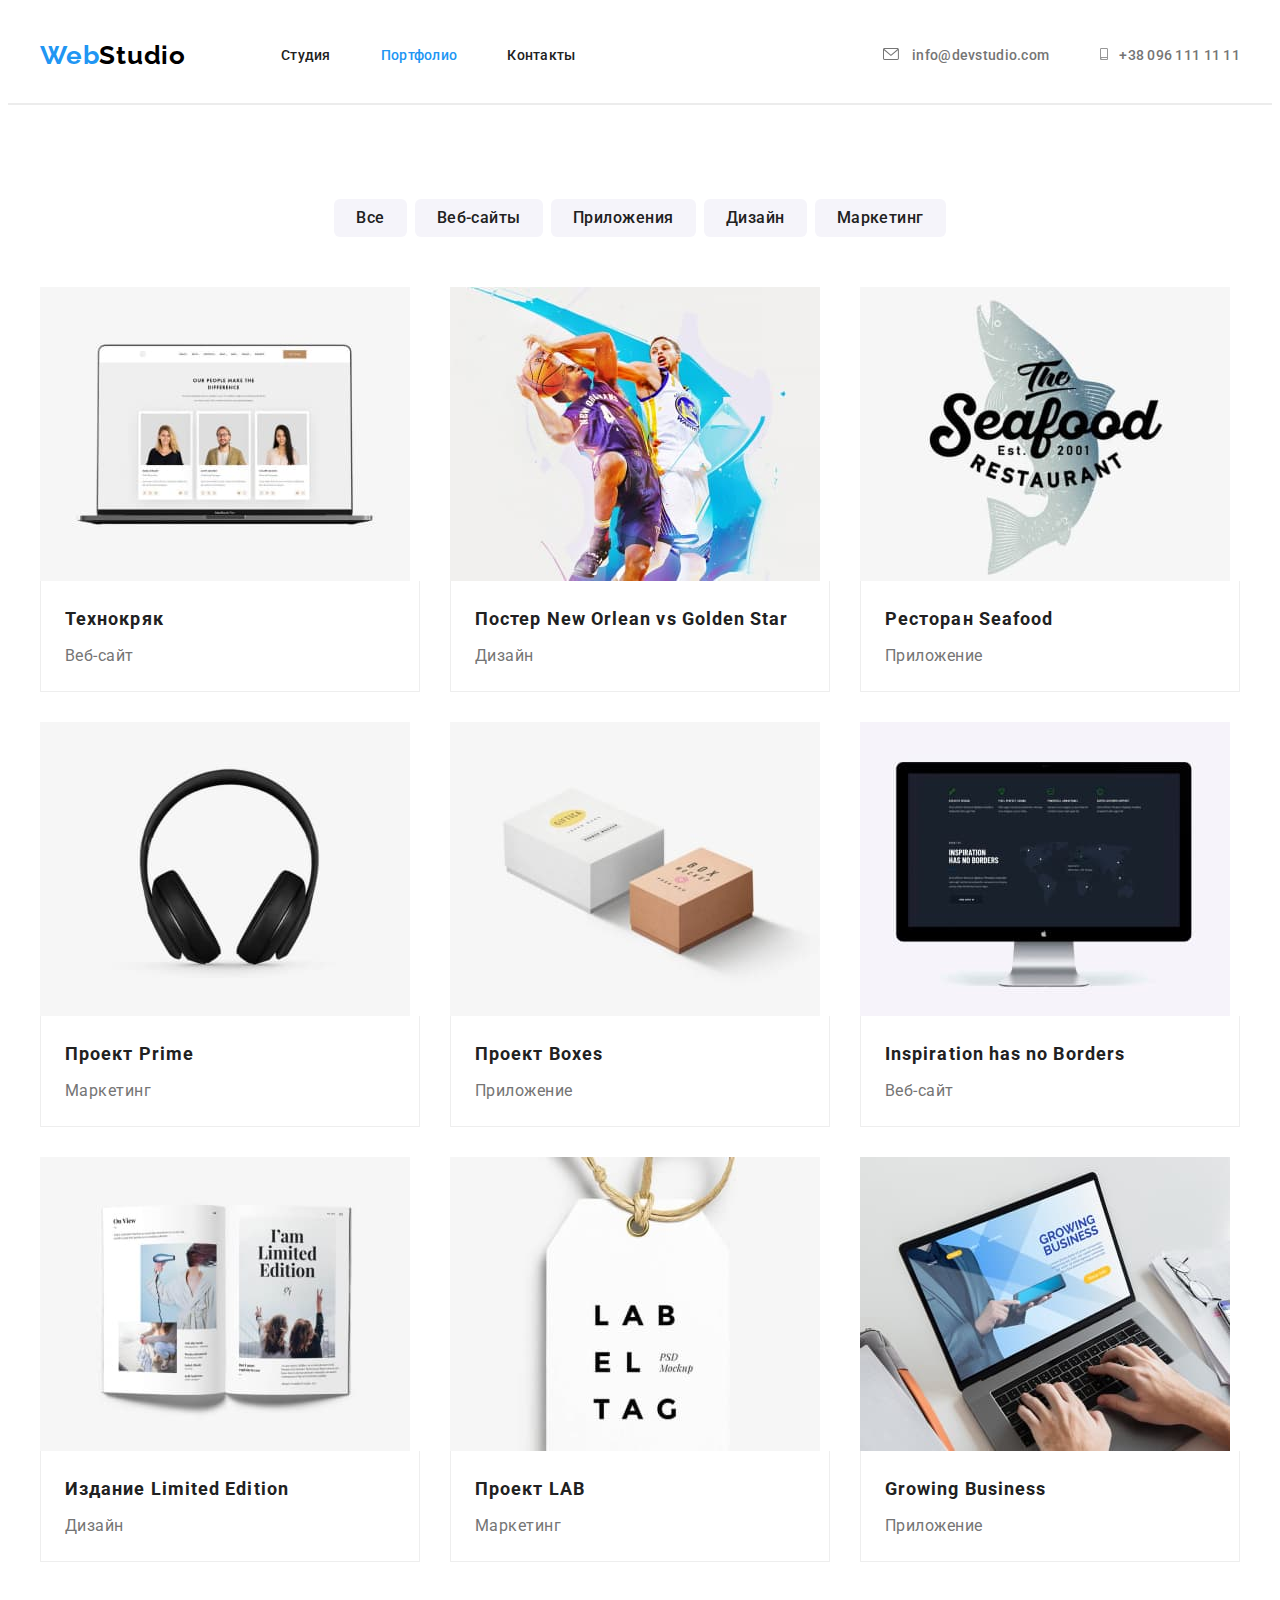
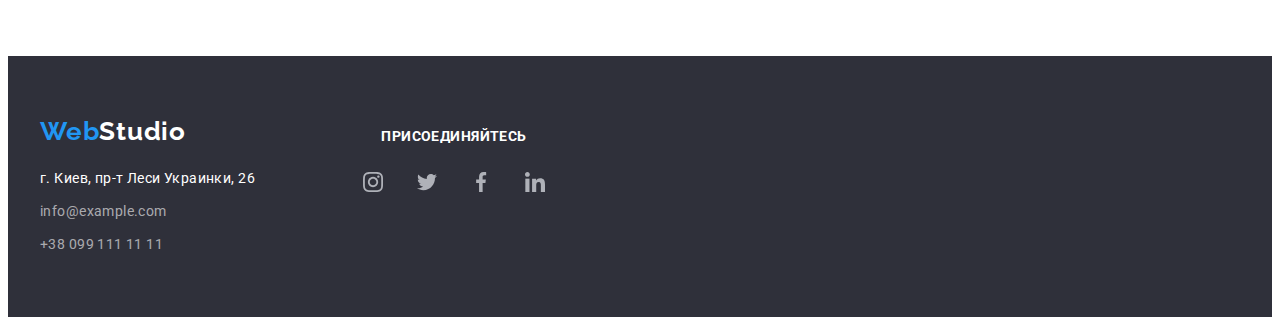
==== commit 12d6bf5b: "Добавляет тени в нужные места" ====
--- a/portfolio.html
+++ b/portfolio.html
@@ -11,7 +11,7 @@
 </head>
 <body>
     <!-- Шапка сайта -->
-        <header class="header">
+        <header class="header-section">
            <div class="header container">
             <nav class="navigation"> 
                 <a href="./index.html" aria-label="логотип сайта" class="logo-link"><span lang="en" class="logo-text">Web</span><span lang="en" class="">Studio</span></a>
@@ -44,7 +44,7 @@
         </ul>
         <ul class="portfolio-cardlist">
             <li class="portfolio-card">
-                <a href=""><img src="./images/portfoliocards/portfoliocard1.jpg" alt="Пример работы" width="370"> 
+                <a href="#"><img src="./images/portfoliocards/portfoliocard1.jpg" alt="Пример работы" width="370"> 
                    <div class="portfolio-card-text">
                     <h3 class="portfolio-card-title">
                         Технокряк
@@ -54,7 +54,7 @@
                 </a>
         </li>
             <li class="portfolio-card">
-                <a href=""><img src="./images/portfoliocards/portfoliocard2.jpg" alt="Пример работы" width="370"> 
+                <a href="#"><img src="./images/portfoliocards/portfoliocard2.jpg" alt="Пример работы" width="370"> 
                    <div class="portfolio-card-text">
                     <h3 class="portfolio-card-title">
                         Постер <span lang="en">New Orlean vs Golden Star</span> 
@@ -64,7 +64,7 @@
                 </a>
         </li>
             <li class="portfolio-card">
-               <a href="">
+               <a href="#">
                 <img src="./images/portfoliocards/portfoliocard3.jpg" alt="Пример работы" width="370"> 
                 <div class="portfolio-card-text">
                     <h3 class="portfolio-card-title">
@@ -75,7 +75,7 @@
                </a>
         </li>
             <li class="portfolio-card">
-               <a href="">
+               <a href="#">
                 <img src="./images/portfoliocards/portfoliocard4.jpg" alt="Пример работы" width="370"> 
                <div class="portfolio-card-text">
                 <h3 class="portfolio-card-title">
@@ -86,7 +86,7 @@
                </a>
         </li>
             <li class="portfolio-card">
-               <a href="">
+               <a href="#">
                 <img src="./images/portfoliocards/portfoliocard5.jpg" alt="Пример работы" width="370"> 
                <div class="portfolio-card-text">
                 <h3 class="portfolio-card-title">
@@ -97,7 +97,7 @@
                </a>
         </li>
             <li class="portfolio-card">
-               <a href="">
+               <a href="#">
                 <img src="./images/portfoliocards/portfoliocard6.jpg" alt="Пример работы" width="370"> 
                <div class="portfolio-card-text">
                 <h3 class="portfolio-card-title">
@@ -108,7 +108,7 @@
                </a>
         </li>
             <li class="portfolio-card">
-                <a href="">
+                <a href="#">
                     <img src="./images/portfoliocards/portfoliocard7.jpg" alt="Пример работы" width="370"> 
            <div class="portfolio-card-text">
             <h3 class="portfolio-card-title">
@@ -119,7 +119,7 @@
                 </a>
         </li>
             <li class="portfolio-card">
-                <a href="">
+                <a href="#">
                     <img src="./images/portfoliocards/portfoliocard8.jpg" alt="Пример работы" width="370"> 
             <div class="portfolio-card-text">
                 <h3 class="portfolio-card-title">
@@ -130,7 +130,7 @@
                 </a>
         </li>
             <li class="portfolio-card">
-               <a href="">
+               <a href="#">
                 <img src="./images/portfoliocards/portfoliocard9.jpg" alt="Пример работы" width="370"> 
                 <div class="portfolio-card-text">
                     <h3 class="portfolio-card-title">
--- a/css/styles.css
+++ b/css/styles.css
@@ -44,7 +44,7 @@
   margin-right: 95px;
 }
 .container {
-  max-width: 1200px;
+  width: 1200px;
   margin: 0 auto;
   padding-right: 15px;
   padding-left: 15px;
@@ -55,22 +55,22 @@
 .nav-list {
   display: flex;
   align-items: center;
-  flex-basis: 1200px;
 }
 .nav-list-item:not(:last-child) {
   margin-right: 50px;
 }
+.header-section {
+  border-bottom: 2px solid #ececec;
+}
 .header {
-  height: 80px;
-  border-bottom: 2px solid #ececec;
+  padding-top: 32px;
+  padding-bottom: 32px;
 }
 .nav-list.adress {
   flex-basis: content;
-  /*justify-content: flex-end;*/
-  margin-left: 331px;
-}
-.nav-list-item .nav-tel
-/*.telephone*/ {
+  margin-left: auto;
+}
+.nav-list-item .nav-tel {
   display: block;
   width: max-content;
   height: max-content;
@@ -252,6 +252,8 @@
   border-bottom-left-radius: 6px;
   border-bottom-right-radius: 6px;
   padding-bottom: 30px;
+  box-shadow: 0px 1px 3px rgba(0, 0, 0, 0.12), 0px 1px 1px rgba(0, 0, 0, 0.14),
+    0px 2px 1px rgba(0, 0, 0, 0.2);
 }
 
 .ourteam-list-item:not(:last-child) {
@@ -312,6 +314,10 @@
   height: 20px;
   fill: #afb1b8;
 }
+
+box-shadow: 0px 2px 1px 0px #000000 20 %;
+box-shadow: 0px 1px 1px 0px #000000 14 %;
+box-shadow: 0px 1px 3px 0px #000000 12 %;
 
 /*============= END OURTEAM SECTION========*/
 
@@ -445,6 +451,11 @@
   margin-left: 30px;
   margin-top: 30px;
   flex-basis: calc(100% / 3 - 30px);
+}
+.portfolio-card:focus,
+.portfolio-card:hover {
+  box-shadow: 0px 1px 1px rgba(0, 0, 0, 0.12), 0px 4px 4px rgba(0, 0, 0, 0.06),
+    1px 4px 6px rgba(0, 0, 0, 0.16);
 }
 .portfolio-card-text {
   display: block;
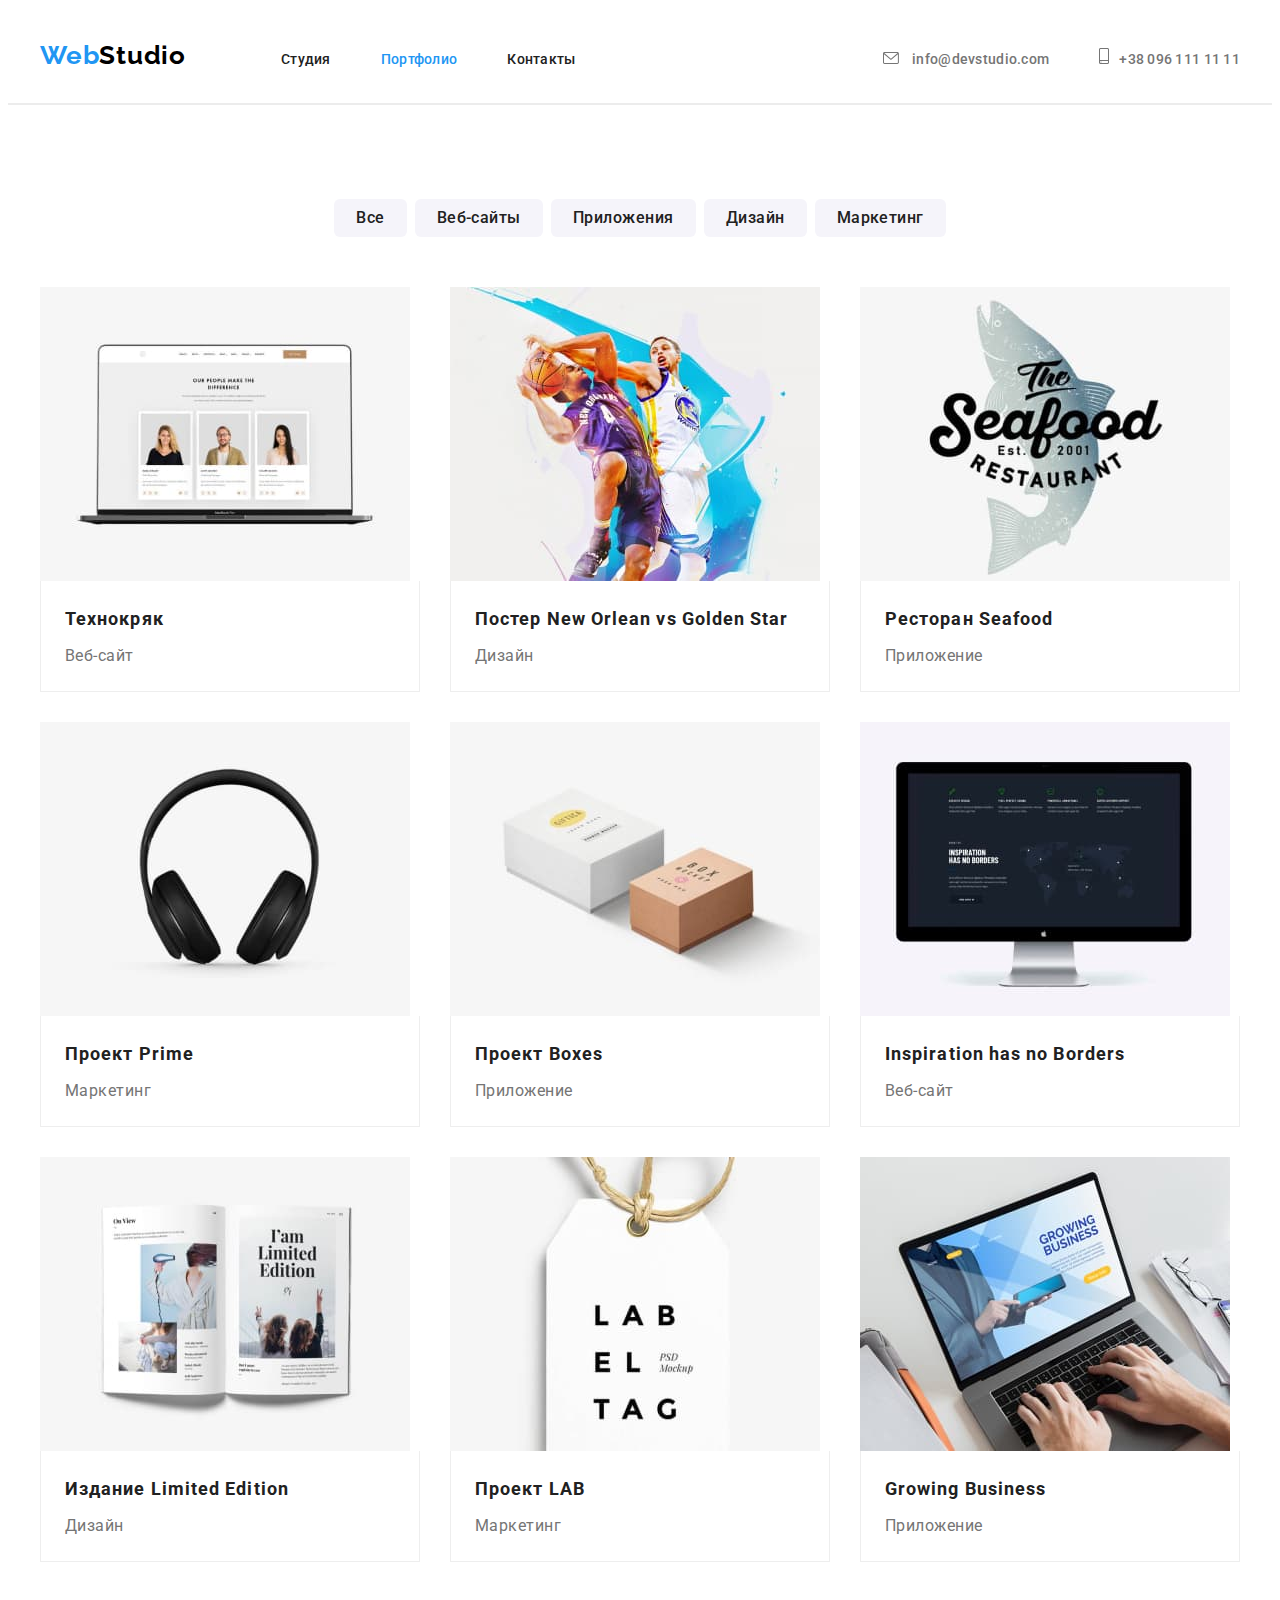
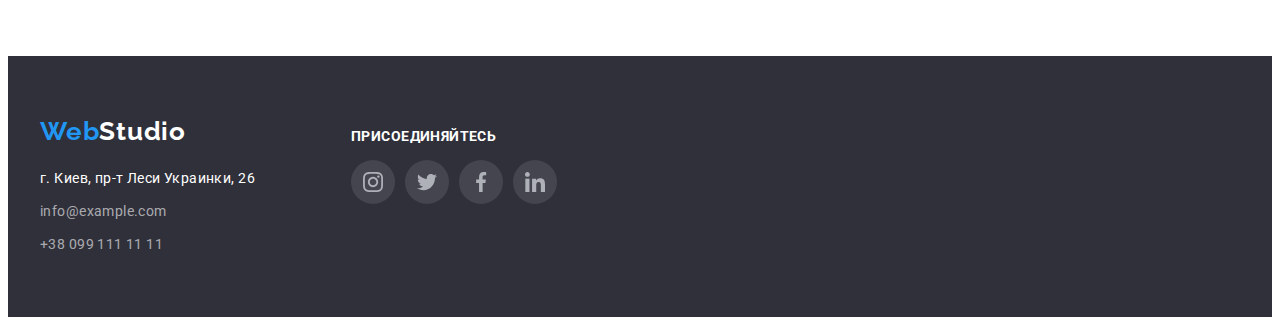
==== commit bfe4a9fd: "Исправляет, віравнивание в хедере, фитере, правит клиенты, тени на портфолио и кнопках" ====
--- a/portfolio.html
+++ b/portfolio.html
@@ -25,7 +25,7 @@
             <li class="nav-list-item"><a href="mailto:info@devstudio.com" lang="en" class="nav-tel"><svg class="nav-list-icon" width="16" height="12"><use href="./images/sprite.svg#icon-envelope">
                 </use></svg>
                 <span>info@devstudio.com</span></a></li>
-            <li class="nav-list-item"><a href="tel:+380961111111" class="nav-tel"><svg class="nav-list-icon" width="10" height="12"><use href="./images/sprite.svg#icon-smartphone">
+            <li class="nav-list-item"><a href="tel:+380961111111" class="nav-tel"><svg class="nav-list-icon" width="10" height="16"><use href="./images/sprite.svg#icon-smartphone">
             </use></svg><span class="telephone">+38 096 111 11 11</span></a></li>
         </ul>
            </div>
--- a/css/styles.css
+++ b/css/styles.css
@@ -54,7 +54,7 @@
 .navigation,
 .nav-list {
   display: flex;
-  align-items: center;
+  align-items: baseline;
 }
 .nav-list-item:not(:last-child) {
   margin-right: 50px;
@@ -74,6 +74,7 @@
   display: block;
   width: max-content;
   height: max-content;
+  align-items: baseline;
 }
 .current,
 .logo-text,
@@ -314,11 +315,6 @@
   height: 20px;
   fill: #afb1b8;
 }
-
-box-shadow: 0px 2px 1px 0px #000000 20 %;
-box-shadow: 0px 1px 1px 0px #000000 14 %;
-box-shadow: 0px 1px 3px 0px #000000 12 %;
-
 /*============= END OURTEAM SECTION========*/
 
 /*============= PARTNERS SECTION========*/
@@ -372,6 +368,7 @@
   width: max-content;
   height: max-content;
 }
+
 .contacts-list-item:not(:last-child) {
   margin-bottom: 9px;
 }
@@ -413,7 +410,7 @@
   font-family: Roboto;
   font-style: normal;
   font-weight: bold;
-  text-align: center;
+  text-align: left;
   font-size: 14px;
   line-height: 1.143;
   letter-spacing: 0.03em;
@@ -424,7 +421,14 @@
   margin-top: 12px;
   margin-left: 70px;
 }
-
+.footer .social-link {
+  background-color: rgba(255, 255, 255, 0.1);
+}
+
+.footer .social-link:hover,
+.footer .social-link:focus {
+  background-color: var(--accent-color);
+}
 /*============= END FOOTER========*/
 
 /*=======================================PORTFOLIO==========================*/
@@ -490,6 +494,8 @@
   background: var(--accent-color);
   color: white;
   cursor: pointer;
+  box-shadow: 0px 2px 2px 0px rgba(0, 0, 0, 0.12),
+    0px 1px 2px 0px rgba(0, 0, 0, 0.08), 0px 3px 1px 0px rgba(0, 0, 0, 0.1);
 }
 
 .portfolio-card-title {
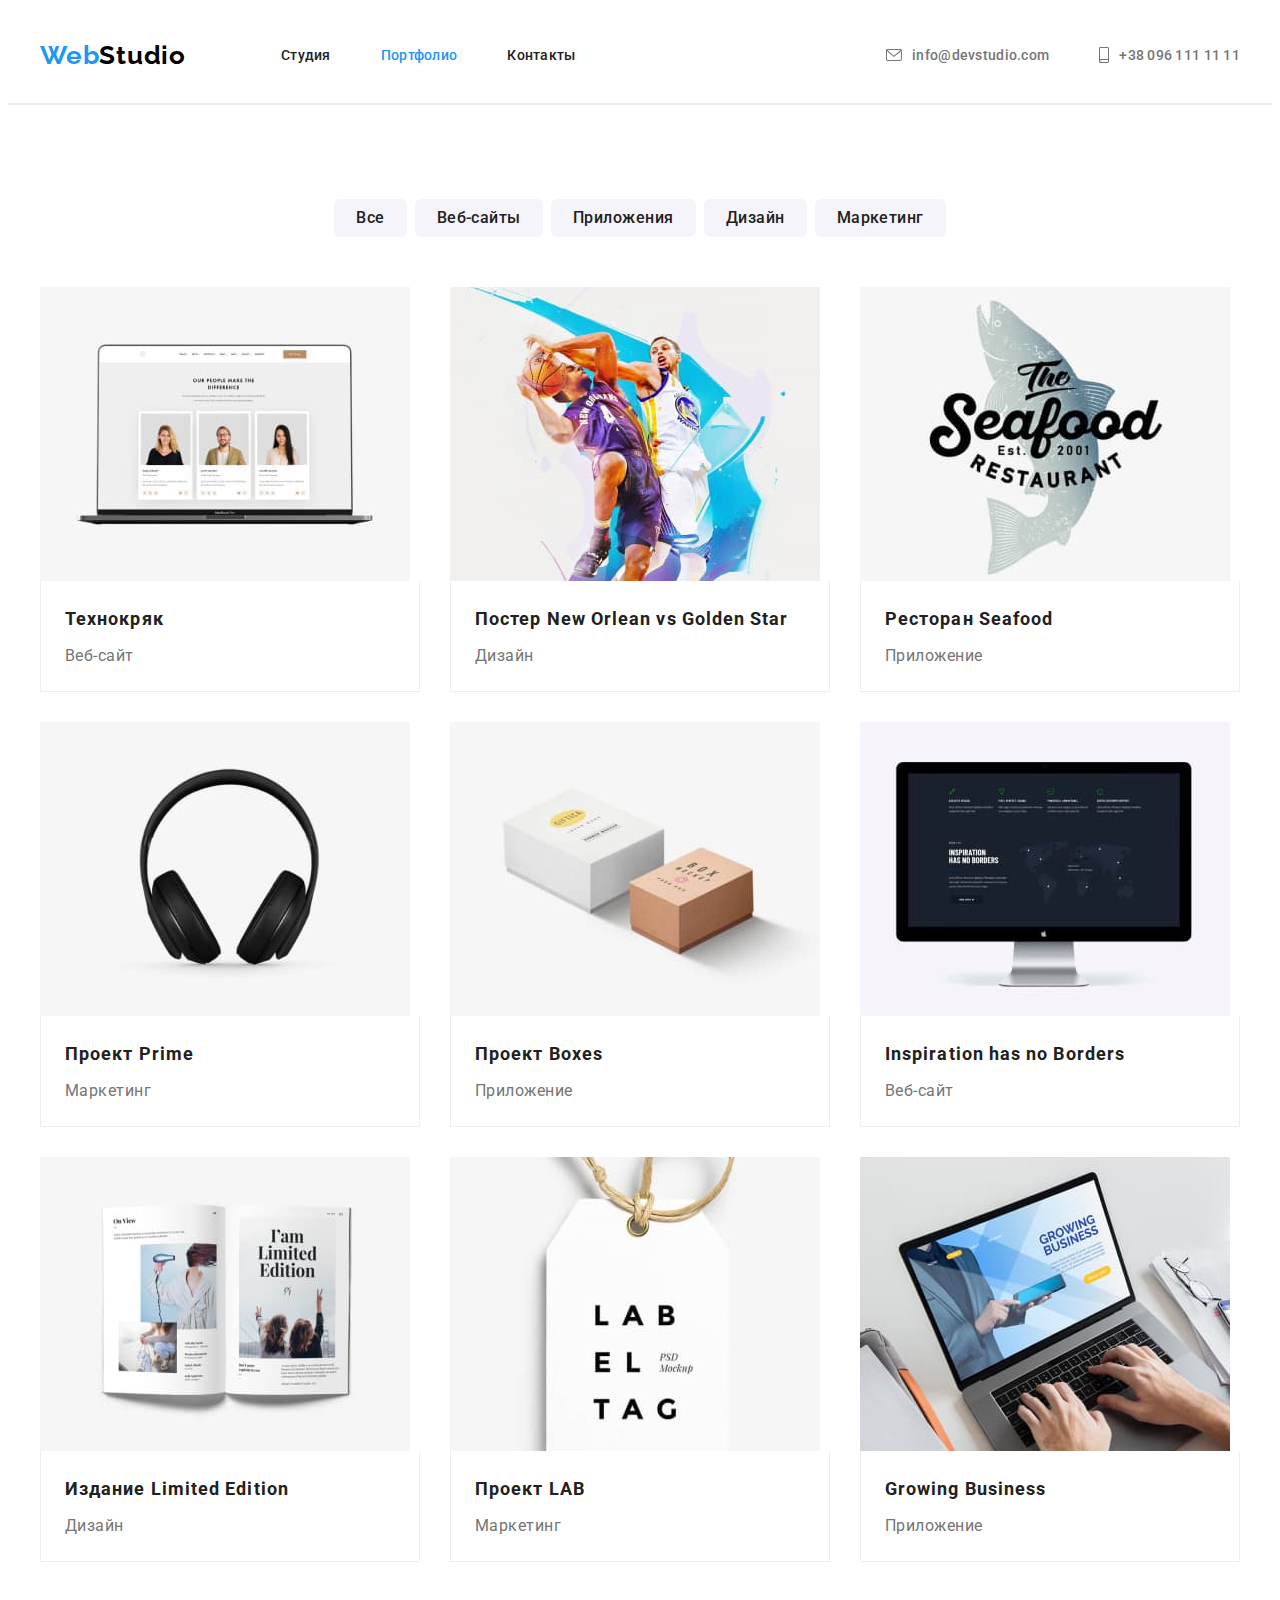
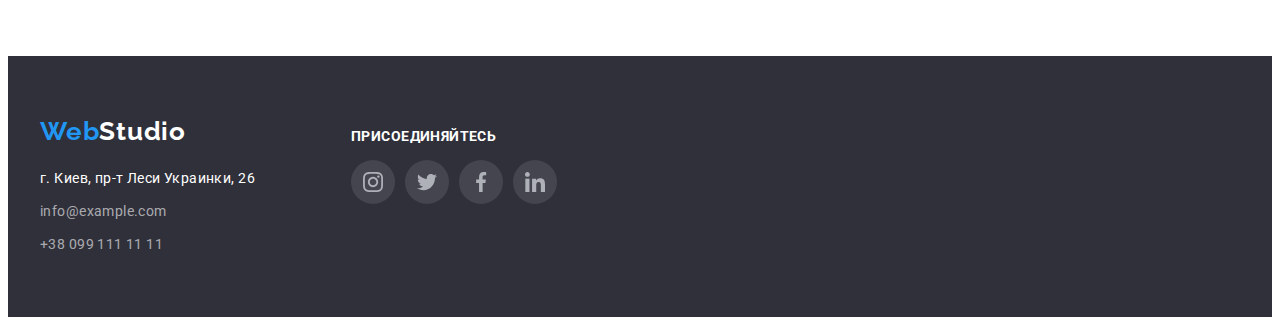
==== commit d54070fa: "Правит ховер и фокус в портфолио" ====
--- a/portfolio.html
+++ b/portfolio.html
@@ -44,7 +44,7 @@
         </ul>
         <ul class="portfolio-cardlist">
             <li class="portfolio-card">
-                <a href="#"><img src="./images/portfoliocards/portfoliocard1.jpg" alt="Пример работы" width="370"> 
+                <a href="#" class="portfolio-card-link"><img src="./images/portfoliocards/portfoliocard1.jpg" alt="Пример работы" width="370"> 
                    <div class="portfolio-card-text">
                     <h3 class="portfolio-card-title">
                         Технокряк
@@ -54,7 +54,7 @@
                 </a>
         </li>
             <li class="portfolio-card">
-                <a href="#"><img src="./images/portfoliocards/portfoliocard2.jpg" alt="Пример работы" width="370"> 
+                <a href="#" class="portfolio-card-link"><img src="./images/portfoliocards/portfoliocard2.jpg" alt="Пример работы" width="370"> 
                    <div class="portfolio-card-text">
                     <h3 class="portfolio-card-title">
                         Постер <span lang="en">New Orlean vs Golden Star</span> 
@@ -64,7 +64,7 @@
                 </a>
         </li>
             <li class="portfolio-card">
-               <a href="#">
+               <a href="#" class="portfolio-card-link">
                 <img src="./images/portfoliocards/portfoliocard3.jpg" alt="Пример работы" width="370"> 
                 <div class="portfolio-card-text">
                     <h3 class="portfolio-card-title">
@@ -75,7 +75,7 @@
                </a>
         </li>
             <li class="portfolio-card">
-               <a href="#">
+               <a href="#" class="portfolio-card-link">
                 <img src="./images/portfoliocards/portfoliocard4.jpg" alt="Пример работы" width="370"> 
                <div class="portfolio-card-text">
                 <h3 class="portfolio-card-title">
@@ -86,7 +86,7 @@
                </a>
         </li>
             <li class="portfolio-card">
-               <a href="#">
+               <a href="#" class="portfolio-card-link">
                 <img src="./images/portfoliocards/portfoliocard5.jpg" alt="Пример работы" width="370"> 
                <div class="portfolio-card-text">
                 <h3 class="portfolio-card-title">
@@ -97,7 +97,7 @@
                </a>
         </li>
             <li class="portfolio-card">
-               <a href="#">
+               <a href="#" class="portfolio-card-link">
                 <img src="./images/portfoliocards/portfoliocard6.jpg" alt="Пример работы" width="370"> 
                <div class="portfolio-card-text">
                 <h3 class="portfolio-card-title">
@@ -108,7 +108,7 @@
                </a>
         </li>
             <li class="portfolio-card">
-                <a href="#">
+                <a href="#" class="portfolio-card-link">
                     <img src="./images/portfoliocards/portfoliocard7.jpg" alt="Пример работы" width="370"> 
            <div class="portfolio-card-text">
             <h3 class="portfolio-card-title">
@@ -119,7 +119,7 @@
                 </a>
         </li>
             <li class="portfolio-card">
-                <a href="#">
+                <a href="#" class="portfolio-card-link">
                     <img src="./images/portfoliocards/portfoliocard8.jpg" alt="Пример работы" width="370"> 
             <div class="portfolio-card-text">
                 <h3 class="portfolio-card-title">
@@ -130,7 +130,7 @@
                 </a>
         </li>
             <li class="portfolio-card">
-               <a href="#">
+               <a href="#" class="portfolio-card-link">
                 <img src="./images/portfoliocards/portfoliocard9.jpg" alt="Пример работы" width="370"> 
                 <div class="portfolio-card-text">
                     <h3 class="portfolio-card-title">
--- a/css/styles.css
+++ b/css/styles.css
@@ -54,7 +54,7 @@
 .navigation,
 .nav-list {
   display: flex;
-  align-items: baseline;
+  align-items: center;
 }
 .nav-list-item:not(:last-child) {
   margin-right: 50px;
@@ -71,10 +71,10 @@
   margin-left: auto;
 }
 .nav-list-item .nav-tel {
-  display: block;
+  display: flex;
   width: max-content;
   height: max-content;
-  align-items: baseline;
+  align-items: center;
 }
 .current,
 .logo-text,
@@ -456,10 +456,12 @@
   margin-top: 30px;
   flex-basis: calc(100% / 3 - 30px);
 }
-.portfolio-card:focus,
-.portfolio-card:hover {
+.portfolio-card-link:focus,
+.portfolio-card-link:hover {
+  display: block;
   box-shadow: 0px 1px 1px rgba(0, 0, 0, 0.12), 0px 4px 4px rgba(0, 0, 0, 0.06),
     1px 4px 6px rgba(0, 0, 0, 0.16);
+  outline: 1px solid #000000;
 }
 .portfolio-card-text {
   display: block;
